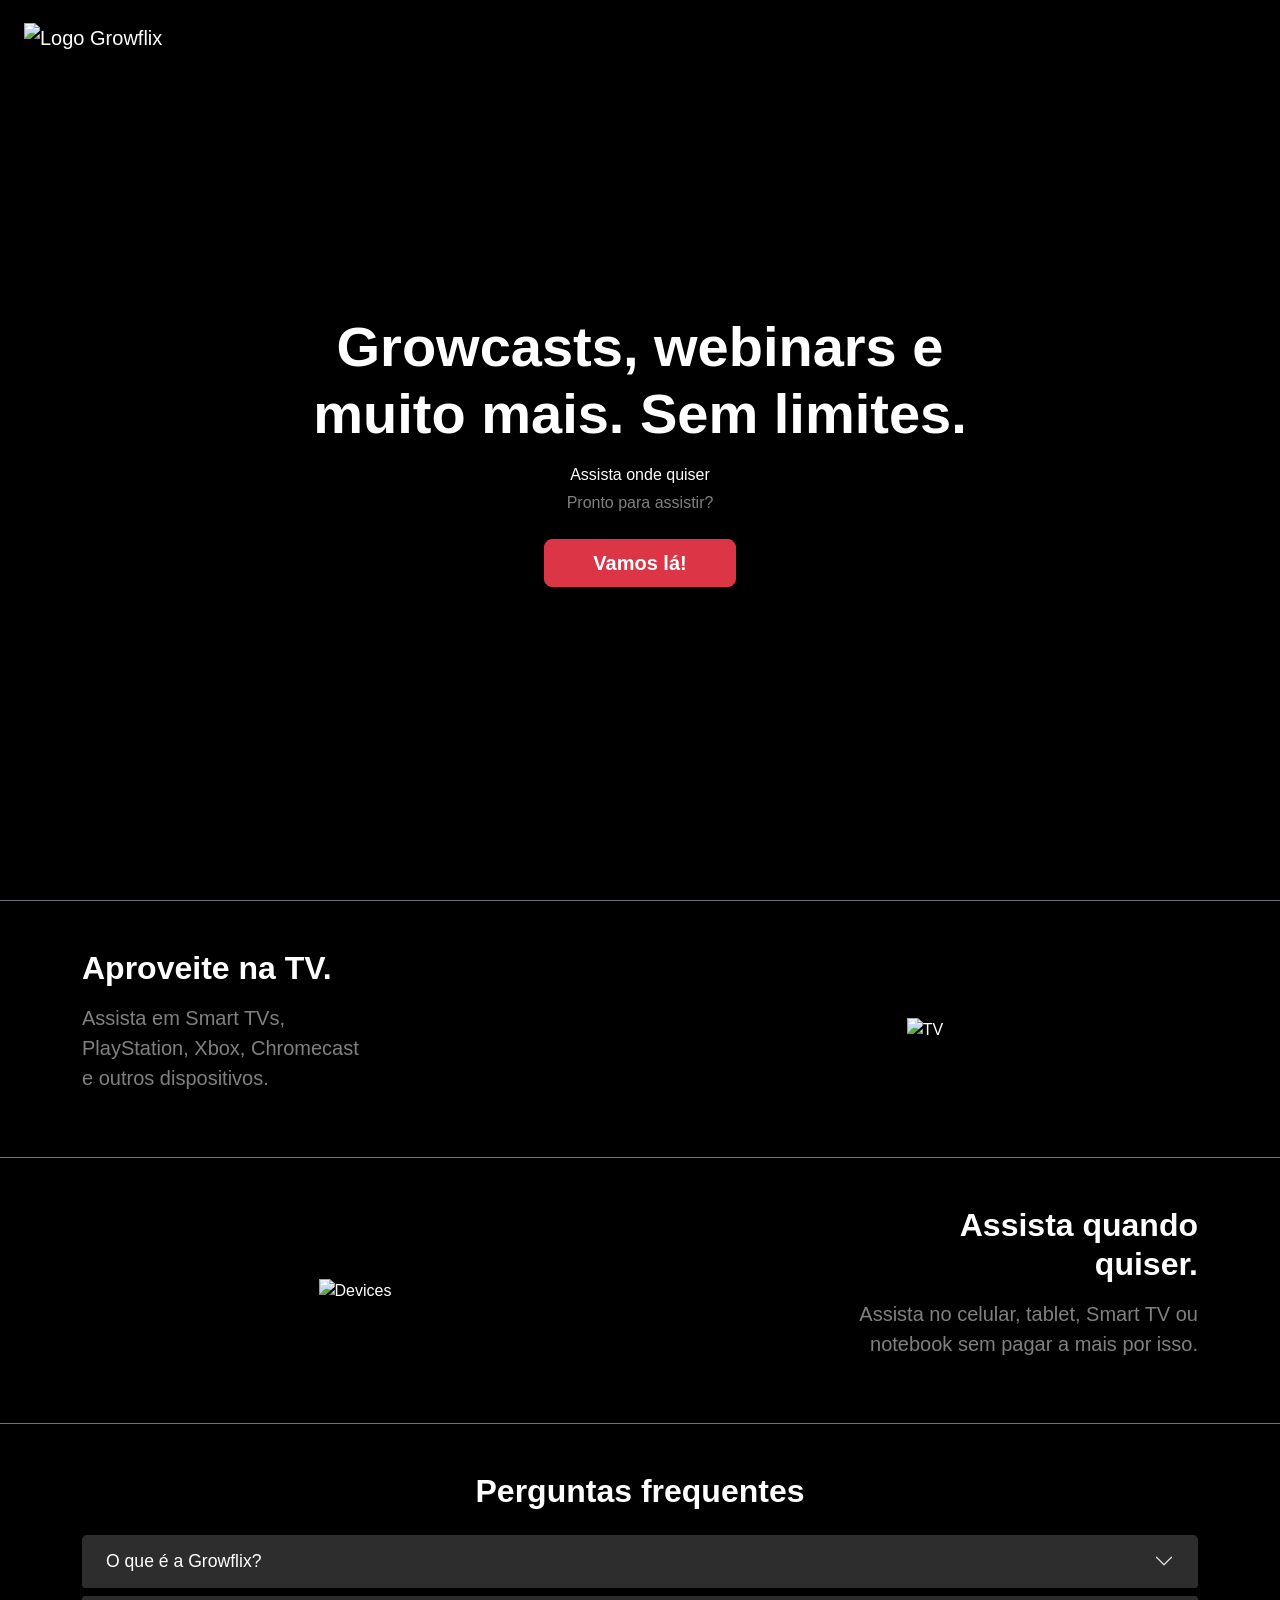
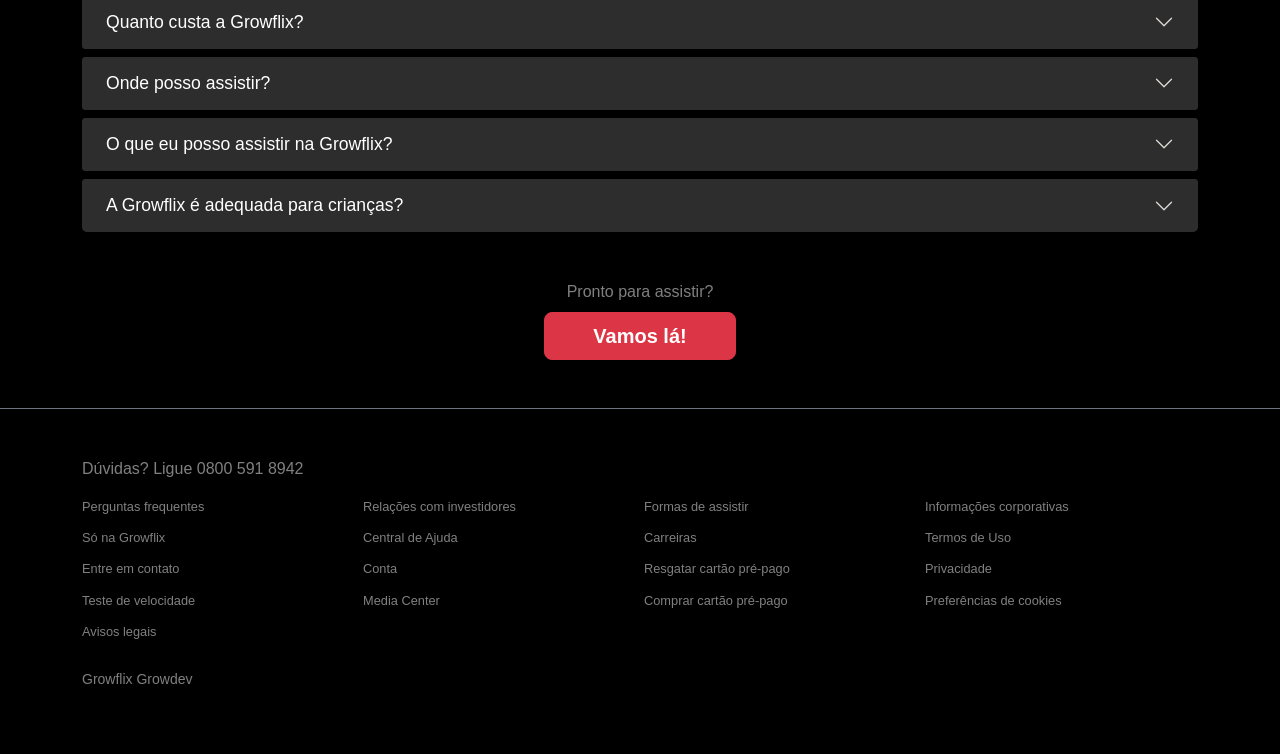
==== index.html @ f2c90a64 "project growflix" ====
<!DOCTYPE html>
<html lang="pt-BR">
<head>
  <meta charset="UTF-8" />
  <meta name="viewport" content="width=device-width, initial-scale=1.0" />
  <meta name="referrer" content="no-referrer" />
  <title>Growflix - Todos os vídeos da Growdev em um só lugar.</title>
  <!-- 
    INSTRUÇÃO: Baixe o Bootstrap 5.3.0 em https://getbootstrap.com/docs/5.3/getting-started/download/
    e coloque os arquivos em assets/libs/bootstrap-5.3.0/css/ e assets/libs/bootstrap-5.3.0/js/
    Por enquanto, usando CDN:
  -->
  <link rel="stylesheet" href="https://cdn.jsdelivr.net/npm/bootstrap@5.3.0/dist/css/bootstrap.min.css" />
  <link rel="stylesheet" href="css/style.css" />
</head>
<body class="index-page">

  <!-- Navbar -->
  <nav class="navbar navbar-dark px-4 py-3 position-absolute w-100" style="z-index:100;">
    <a class="navbar-brand" href="index.html">
      <img src="https://growflix-project.vercel.app/src/images/logo-growflix.svg" alt="Logo Growflix" height="32" />
    </a>
  </nav>

  <!-- Hero Section -->
  <section class="hero-section d-flex flex-column align-items-center justify-content-center text-center text-white">
    <div class="hero-overlay"></div>
    <div class="hero-bg-videos"></div>
    <div class="container position-relative" style="z-index:2;">
      <h1 class="hero-title fw-bold mb-3">Growcasts, webinars e<br>muito mais. Sem limites.</h1>
      <p class="hero-subtitle mb-1">Assista onde quiser</p>
      <p class="mb-4 text-white-50">Pronto para assistir?</p>
      <a href="home.html" class="btn btn-danger btn-lg px-5 py-2 fw-bold">Vamos lá!</a>
    </div>
  </section>

  <!-- Feature: TV -->
  <section class="feature-section border-top border-secondary">
    <div class="container py-5">
      <div class="row align-items-center">
        <div class="col-md-6 text-white">
          <h2 class="fw-bold mb-3">Aproveite na TV.</h2>
          <p class="text-white-50 fs-5">Assista em Smart TVs,<br>PlayStation, Xbox, Chromecast<br>e outros dispositivos.</p>
        </div>
        <div class="col-md-6 text-center">
          <img src="https://growflix-project.vercel.app/src/images/tela-tv-dia-dev.png" alt="TV" class="img-fluid feature-img" />
        </div>
      </div>
    </div>
  </section>

  <!-- Feature: Devices -->
  <section class="feature-section border-top border-secondary">
    <div class="container py-5">
      <div class="row align-items-center flex-row-reverse">
        <div class="col-md-6 text-white text-md-end">
          <h2 class="fw-bold mb-3">Assista quando<br>quiser.</h2>
          <p class="text-white-50 fs-5">Assista no celular, tablet, Smart TV ou<br>notebook sem pagar a mais por isso.</p>
        </div>
        <div class="col-md-6 text-center">
          <img src="https://growflix-project.vercel.app/src/images/devices.png" alt="Devices" class="img-fluid feature-img" />
        </div>
      </div>
    </div>
  </section>

  <!-- FAQ Section -->
  <section class="feature-section border-top border-secondary">
    <div class="container py-5">
      <h2 class="text-white fw-bold text-center mb-4">Perguntas frequentes</h2>
      <div class="accordion" id="faqAccordion">
        <div class="accordion-item faq-item mb-2 border-0">
          <h2 class="accordion-header">
            <button class="accordion-button collapsed faq-btn" type="button" data-bs-toggle="collapse" data-bs-target="#faq1">
              O que é a Growflix?
            </button>
          </h2>
          <div id="faq1" class="accordion-collapse collapse" data-bs-parent="#faqAccordion">
            <div class="accordion-body text-white-50">
              Growflix é um site que oferece acesso a todos os conteúdos em vídeo da Growdev, abrangendo uma variedade de tópicos relacionados à tecnologia e programação.
            </div>
          </div>
        </div>
        <div class="accordion-item faq-item mb-2 border-0">
          <h2 class="accordion-header">
            <button class="accordion-button collapsed faq-btn" type="button" data-bs-toggle="collapse" data-bs-target="#faq2">
              Quanto custa a Growflix?
            </button>
          </h2>
          <div id="faq2" class="accordion-collapse collapse" data-bs-parent="#faqAccordion">
            <div class="accordion-body text-white-50">
              A Growflix é uma plataforma de acesso gratuito, sem custos associados para os usuários.
            </div>
          </div>
        </div>
        <div class="accordion-item faq-item mb-2 border-0">
          <h2 class="accordion-header">
            <button class="accordion-button collapsed faq-btn" type="button" data-bs-toggle="collapse" data-bs-target="#faq3">
              Onde posso assistir?
            </button>
          </h2>
          <div id="faq3" class="accordion-collapse collapse" data-bs-parent="#faqAccordion">
            <div class="accordion-body text-white-50">
              Você pode assistir aos vídeos da Growflix diretamente em seu site oficial, proporcionando facilidade de acesso e conveniência aos espectadores.
            </div>
          </div>
        </div>
        <div class="accordion-item faq-item mb-2 border-0">
          <h2 class="accordion-header">
            <button class="accordion-button collapsed faq-btn" type="button" data-bs-toggle="collapse" data-bs-target="#faq4">
              O que eu posso assistir na Growflix?
            </button>
          </h2>
          <div id="faq4" class="accordion-collapse collapse" data-bs-parent="#faqAccordion">
            <div class="accordion-body text-white-50">
              Na Growflix, você encontrará todo o conteúdo da Growdev relacionado a tecnologia e programação, oferecendo uma ampla gama de recursos educativos e informativos.
            </div>
          </div>
        </div>
        <div class="accordion-item faq-item mb-2 border-0">
          <h2 class="accordion-header">
            <button class="accordion-button collapsed faq-btn" type="button" data-bs-toggle="collapse" data-bs-target="#faq5">
              A Growflix é adequada para crianças?
            </button>
          </h2>
          <div id="faq5" class="accordion-collapse collapse" data-bs-parent="#faqAccordion">
            <div class="accordion-body text-white-50">
              Sim, a Growflix é adequada para crianças, oferecendo conteúdo educativo e instrutivo, garantindo uma experiência segura e enriquecedora para os jovens aprendizes.
            </div>
          </div>
        </div>
      </div>

      <!-- CTA -->
      <div class="text-center mt-5">
        <p class="text-white-50 mb-2">Pronto para assistir?</p>
        <a href="home.html" class="btn btn-danger btn-lg px-5 py-2 fw-bold">Vamos lá!</a>
      </div>
    </div>
  </section>

  <!-- Footer -->
  <footer class="border-top border-secondary py-5">
    <div class="container text-white-50">
      <p class="mb-3">Dúvidas? Ligue 0800 591 8942</p>
      <div class="row row-cols-2 row-cols-md-4 g-2 mb-4">
        <div class="col"><a href="#" class="footer-link">Perguntas frequentes</a></div>
        <div class="col"><a href="#" class="footer-link">Relações com investidores</a></div>
        <div class="col"><a href="#" class="footer-link">Formas de assistir</a></div>
        <div class="col"><a href="#" class="footer-link">Informações corporativas</a></div>
        <div class="col"><a href="#" class="footer-link">Só na Growflix</a></div>
        <div class="col"><a href="#" class="footer-link">Central de Ajuda</a></div>
        <div class="col"><a href="#" class="footer-link">Carreiras</a></div>
        <div class="col"><a href="#" class="footer-link">Termos de Uso</a></div>
        <div class="col"><a href="#" class="footer-link">Entre em contato</a></div>
        <div class="col"><a href="#" class="footer-link">Conta</a></div>
        <div class="col"><a href="#" class="footer-link">Resgatar cartão pré-pago</a></div>
        <div class="col"><a href="#" class="footer-link">Privacidade</a></div>
        <div class="col"><a href="#" class="footer-link">Teste de velocidade</a></div>
        <div class="col"><a href="#" class="footer-link">Media Center</a></div>
        <div class="col"><a href="#" class="footer-link">Comprar cartão pré-pago</a></div>
        <div class="col"><a href="#" class="footer-link">Preferências de cookies</a></div>
        <div class="col"><a href="#" class="footer-link">Avisos legais</a></div>
      </div>
      <p class="small">Growflix Growdev</p>
    </div>
  </footer>

  <script src="https://cdn.jsdelivr.net/npm/bootstrap@5.3.0/dist/js/bootstrap.bundle.min.js"></script>
</body>
</html>
---- css/style.css ----
/* ========================================
   GROWFLIX - Global Styles
   ======================================== */

:root {
  --red: #e50914;
  --dark-bg: #141414;
  --orange: #e87722;
  --text-muted: #808080;
}

* { box-sizing: border-box; }

body {
  background-color: var(--dark-bg);
  color: #fff;
  font-family: 'Helvetica Neue', Helvetica, Arial, sans-serif;
  margin: 0;
  padding: 0;
}

/* ========================================
   SHARED
   ======================================== */

.footer-link {
  color: var(--text-muted);
  text-decoration: none;
  font-size: 0.8rem;
  display: block;
  margin-bottom: 4px;
}
.footer-link:hover { text-decoration: underline; color: #ccc; }

/* ========================================
   INDEX PAGE
   ======================================== */

.index-page { background-color: #000; }

.hero-section {
  min-height: 100vh;
  position: relative;
  background: linear-gradient(
    to bottom,
    rgba(0,0,0,0.6) 0%,
    rgba(0,0,0,0.3) 40%,
    rgba(0,0,0,0.7) 80%,
    #000 100%
  ),
  url('https://growflix-project.vercel.app/src/images/devices.png') center/cover no-repeat;
}

.hero-overlay { position: absolute; inset: 0; background: rgba(0,0,0,0.5); }

.hero-title { font-size: clamp(1.8rem, 5vw, 3.5rem); line-height: 1.2; }

.feature-section { background-color: #000; }
.feature-img { max-height: 300px; object-fit: contain; }

/* FAQ */
.faq-item { background-color: #2d2d2d; margin-bottom: 8px; border-radius: 4px; }
.faq-btn {
  background-color: #2d2d2d !important;
  color: #fff !important;
  font-size: 1.1rem;
  font-weight: 500;
  padding: 1rem 1.5rem;
  border-radius: 4px;
  box-shadow: none !important;
}
.faq-btn::after { filter: invert(1); }
.faq-btn:not(.collapsed) { background-color: #454545 !important; color: #fff !important; }
.accordion-body {
  background-color: #2d2d2d;
  color: rgba(255,255,255,0.6);
  font-size: 1rem;
  padding: 1rem 1.5rem;
}

/* ========================================
   HOME PAGE
   ======================================== */

.home-page { background-color: var(--dark-bg); }

/* Navbar */
.home-navbar {
  position: fixed;
  top: 0; left: 0; right: 0;
  z-index: 999;
  background: linear-gradient(to bottom, rgba(0,0,0,0.9) 0%, transparent 100%);
  transition: background 0.3s;
}
.home-navbar.scrolled { background: rgba(20,20,20,0.98); }

.nav-links .nav-link { font-size: 0.9rem; transition: color 0.2s; }
.nav-links .nav-link:hover { color: #fff !important; }
.active-nav { color: #fff !important; }

/* Hero Banner */
.home-hero {
  height: 70vh;
  min-height: 400px;
  position: relative;
  background: #000;
  overflow: hidden;
}
.home-hero-bg {
  position: absolute;
  inset: 0;
  width: 100%;
  height: 100%;
  object-fit: cover;
  object-position: center top;
  opacity: 0.6;
}
.home-hero-overlay {
  position: absolute;
  inset: 0;
  background: linear-gradient(
    to bottom,
    rgba(0,0,0,0.1) 0%,
    rgba(0,0,0,0.3) 50%,
    rgba(20,20,20,1) 100%
  );
}
.home-hero-content {
  position: absolute;
  bottom: 80px;
  left: 60px;
  z-index: 2;
}
.hero-label { letter-spacing: 2px; font-size: 0.75rem; }
.hero-show-title {
  font-size: clamp(2rem, 5vw, 4rem);
  letter-spacing: 4px;
  text-transform: uppercase;
}
.hero-ep-badge {
  display: inline-block;
  background-color: var(--orange);
  color: #fff;
  font-weight: 800;
  font-size: clamp(0.9rem, 2vw, 1.4rem);
  padding: 6px 20px;
  letter-spacing: 2px;
  text-transform: uppercase;
  margin-top: 4px;
}

/* Main */
.home-main { margin-top: 20px; }

/* Section titles */
.video-section { margin-top: 40px; }
.section-title {
  color: #fff;
  font-size: 1.1rem;
  font-weight: 700;
  text-transform: uppercase;
  letter-spacing: 1px;
  margin-bottom: 16px;
  display: flex;
  align-items: center;
  gap: 8px;
}
.section-arrow { color: var(--orange); font-size: 0.8rem; cursor: pointer; }

/* ========================================
   VIDEO CARDS — estrutura igual ao original
   .col-movie > .item-hover > img + p.detail-movie
   ======================================== */

.col-movie {
  padding: 4px;
}

.item-hover {
  position: relative;
  overflow: hidden;
  border-radius: 4px;
  background: #1a1a1a;
  min-height: 230px;
  cursor: pointer;
}

.item-hover img.img-fluid {
  width: 100%;
  height: 100%;
  object-fit: cover;
  display: block;
  transition: transform 0.4s ease, opacity 0.3s;
  min-height: 180px;
}

.item-hover:hover img.img-fluid {
  transform: scale(1.05);
  opacity: 0.4;
}

/* Overlay com play + título */
.detail-movie {
  position: absolute;
  inset: 0;
  display: flex;
  flex-direction: column;
  align-items: center;
  justify-content: center;
  gap: 10px;
  padding: 12px;
  margin: 0;
  opacity: 0;
  transition: opacity 0.3s ease;
  text-align: center;
  cursor: pointer;
}

.item-hover:hover .detail-movie {
  opacity: 1;
}

.detail-movie svg {
  flex-shrink: 0;
  filter: drop-shadow(0 2px 4px rgba(0,0,0,0.8));
}

.detail-movie span {
  color: #fff;
  font-size: 0.8rem;
  font-weight: 600;
  line-height: 1.3;
  text-shadow: 0 1px 4px rgba(0,0,0,0.9);
}

/* Modal */
.modal-content { border-radius: 6px; }

/* Scrollbar */
::-webkit-scrollbar { width: 6px; }
::-webkit-scrollbar-track { background: #1a1a1a; }
::-webkit-scrollbar-thumb { background: #444; border-radius: 3px; }
::-webkit-scrollbar-thumb:hover { background: #666; }

/* Responsive */
@media (max-width: 768px) {
  .home-hero-content { left: 20px; bottom: 60px; }
  .nav-links { display: none !important; }
  .home-hero { height: 50vh; }
}
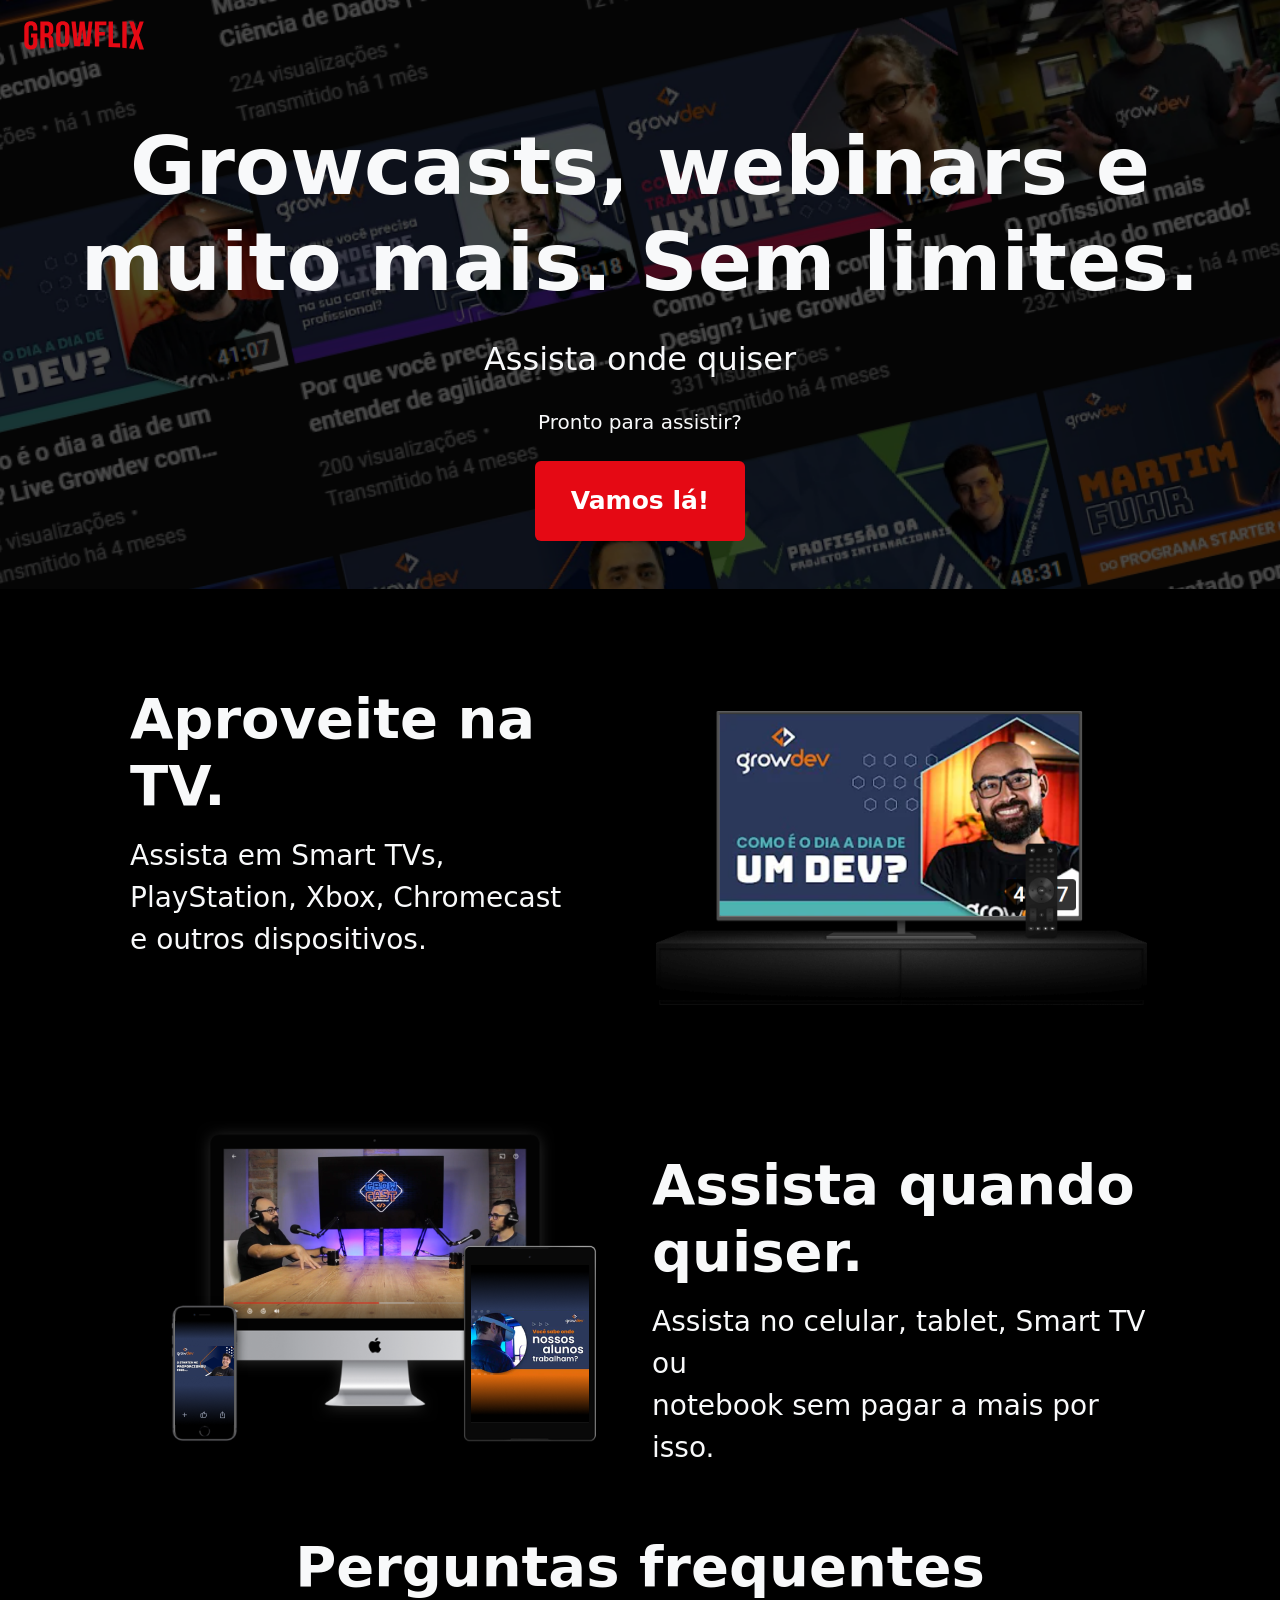
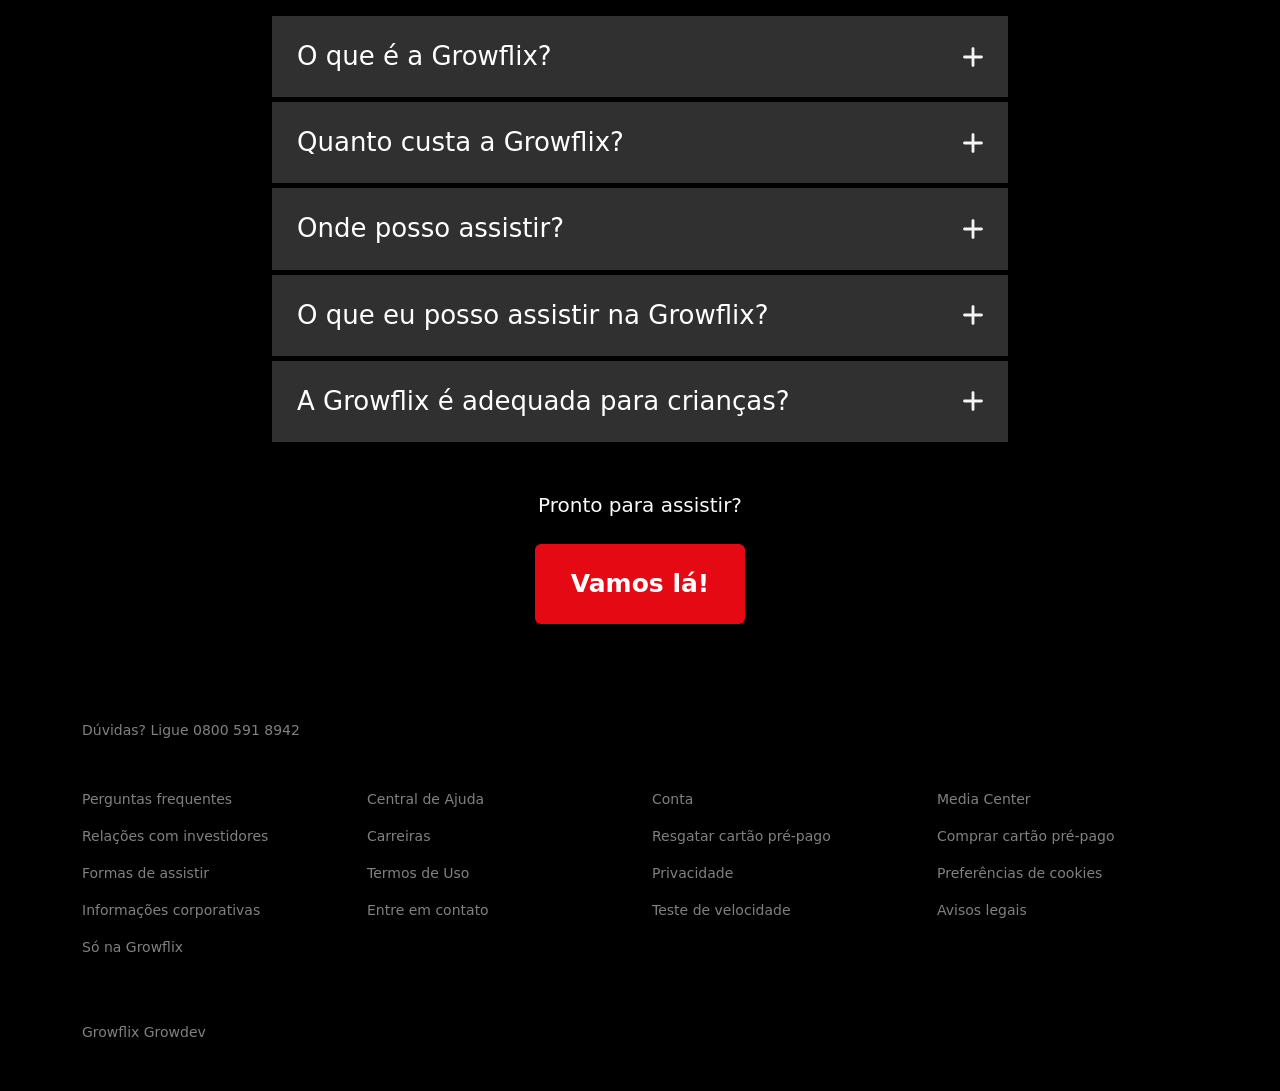
==== commit 0ce84692: "atualização do código" ====
--- a/index.html
+++ b/index.html
@@ -1,171 +1,211 @@
 <!DOCTYPE html>
 <html lang="pt-BR">
+
 <head>
   <meta charset="UTF-8" />
   <meta name="viewport" content="width=device-width, initial-scale=1.0" />
-  <meta name="referrer" content="no-referrer" />
   <title>Growflix - Todos os vídeos da Growdev em um só lugar.</title>
-  <!-- 
-    INSTRUÇÃO: Baixe o Bootstrap 5.3.0 em https://getbootstrap.com/docs/5.3/getting-started/download/
-    e coloque os arquivos em assets/libs/bootstrap-5.3.0/css/ e assets/libs/bootstrap-5.3.0/js/
-    Por enquanto, usando CDN:
-  -->
-  <link rel="stylesheet" href="https://cdn.jsdelivr.net/npm/bootstrap@5.3.0/dist/css/bootstrap.min.css" />
-  <link rel="stylesheet" href="css/style.css" />
+  <link href="https://cdn.jsdelivr.net/npm/bootstrap@5.3.2/dist/css/bootstrap.min.css" rel="stylesheet" />
+  <link rel="stylesheet" href="./src/css/index.css" />
+  <link rel="shortcut icon" href="./src/images/growdev-logo.png" type="image/x-icon" />
 </head>
-<body class="index-page">
-
-  <!-- Navbar -->
-  <nav class="navbar navbar-dark px-4 py-3 position-absolute w-100" style="z-index:100;">
-    <a class="navbar-brand" href="index.html">
-      <img src="https://growflix-project.vercel.app/src/images/logo-growflix.svg" alt="Logo Growflix" height="32" />
-    </a>
-  </nav>
-
-  <!-- Hero Section -->
-  <section class="hero-section d-flex flex-column align-items-center justify-content-center text-center text-white">
-    <div class="hero-overlay"></div>
-    <div class="hero-bg-videos"></div>
-    <div class="container position-relative" style="z-index:2;">
-      <h1 class="hero-title fw-bold mb-3">Growcasts, webinars e<br>muito mais. Sem limites.</h1>
-      <p class="hero-subtitle mb-1">Assista onde quiser</p>
-      <p class="mb-4 text-white-50">Pronto para assistir?</p>
-      <a href="home.html" class="btn btn-danger btn-lg px-5 py-2 fw-bold">Vamos lá!</a>
-    </div>
-  </section>
-
-  <!-- Feature: TV -->
-  <section class="feature-section border-top border-secondary">
-    <div class="container py-5">
-      <div class="row align-items-center">
-        <div class="col-md-6 text-white">
-          <h2 class="fw-bold mb-3">Aproveite na TV.</h2>
-          <p class="text-white-50 fs-5">Assista em Smart TVs,<br>PlayStation, Xbox, Chromecast<br>e outros dispositivos.</p>
-        </div>
-        <div class="col-md-6 text-center">
-          <img src="https://growflix-project.vercel.app/src/images/tela-tv-dia-dev.png" alt="TV" class="img-fluid feature-img" />
-        </div>
-      </div>
-    </div>
-  </section>
-
-  <!-- Feature: Devices -->
-  <section class="feature-section border-top border-secondary">
-    <div class="container py-5">
-      <div class="row align-items-center flex-row-reverse">
-        <div class="col-md-6 text-white text-md-end">
-          <h2 class="fw-bold mb-3">Assista quando<br>quiser.</h2>
-          <p class="text-white-50 fs-5">Assista no celular, tablet, Smart TV ou<br>notebook sem pagar a mais por isso.</p>
-        </div>
-        <div class="col-md-6 text-center">
-          <img src="https://growflix-project.vercel.app/src/images/devices.png" alt="Devices" class="img-fluid feature-img" />
-        </div>
-      </div>
-    </div>
-  </section>
-
-  <!-- FAQ Section -->
-  <section class="feature-section border-top border-secondary">
-    <div class="container py-5">
-      <h2 class="text-white fw-bold text-center mb-4">Perguntas frequentes</h2>
-      <div class="accordion" id="faqAccordion">
-        <div class="accordion-item faq-item mb-2 border-0">
-          <h2 class="accordion-header">
-            <button class="accordion-button collapsed faq-btn" type="button" data-bs-toggle="collapse" data-bs-target="#faq1">
-              O que é a Growflix?
-            </button>
-          </h2>
-          <div id="faq1" class="accordion-collapse collapse" data-bs-parent="#faqAccordion">
-            <div class="accordion-body text-white-50">
-              Growflix é um site que oferece acesso a todos os conteúdos em vídeo da Growdev, abrangendo uma variedade de tópicos relacionados à tecnologia e programação.
-            </div>
-          </div>
-        </div>
-        <div class="accordion-item faq-item mb-2 border-0">
-          <h2 class="accordion-header">
-            <button class="accordion-button collapsed faq-btn" type="button" data-bs-toggle="collapse" data-bs-target="#faq2">
-              Quanto custa a Growflix?
-            </button>
-          </h2>
-          <div id="faq2" class="accordion-collapse collapse" data-bs-parent="#faqAccordion">
-            <div class="accordion-body text-white-50">
-              A Growflix é uma plataforma de acesso gratuito, sem custos associados para os usuários.
-            </div>
-          </div>
-        </div>
-        <div class="accordion-item faq-item mb-2 border-0">
-          <h2 class="accordion-header">
-            <button class="accordion-button collapsed faq-btn" type="button" data-bs-toggle="collapse" data-bs-target="#faq3">
-              Onde posso assistir?
-            </button>
-          </h2>
-          <div id="faq3" class="accordion-collapse collapse" data-bs-parent="#faqAccordion">
-            <div class="accordion-body text-white-50">
-              Você pode assistir aos vídeos da Growflix diretamente em seu site oficial, proporcionando facilidade de acesso e conveniência aos espectadores.
-            </div>
-          </div>
-        </div>
-        <div class="accordion-item faq-item mb-2 border-0">
-          <h2 class="accordion-header">
-            <button class="accordion-button collapsed faq-btn" type="button" data-bs-toggle="collapse" data-bs-target="#faq4">
-              O que eu posso assistir na Growflix?
-            </button>
-          </h2>
-          <div id="faq4" class="accordion-collapse collapse" data-bs-parent="#faqAccordion">
-            <div class="accordion-body text-white-50">
-              Na Growflix, você encontrará todo o conteúdo da Growdev relacionado a tecnologia e programação, oferecendo uma ampla gama de recursos educativos e informativos.
-            </div>
-          </div>
-        </div>
-        <div class="accordion-item faq-item mb-2 border-0">
-          <h2 class="accordion-header">
-            <button class="accordion-button collapsed faq-btn" type="button" data-bs-toggle="collapse" data-bs-target="#faq5">
-              A Growflix é adequada para crianças?
-            </button>
-          </h2>
-          <div id="faq5" class="accordion-collapse collapse" data-bs-parent="#faqAccordion">
-            <div class="accordion-body text-white-50">
-              Sim, a Growflix é adequada para crianças, oferecendo conteúdo educativo e instrutivo, garantindo uma experiência segura e enriquecedora para os jovens aprendizes.
-            </div>
-          </div>
-        </div>
-      </div>
-
-      <!-- CTA -->
-      <div class="text-center mt-5">
-        <p class="text-white-50 mb-2">Pronto para assistir?</p>
-        <a href="home.html" class="btn btn-danger btn-lg px-5 py-2 fw-bold">Vamos lá!</a>
-      </div>
-    </div>
-  </section>
-
-  <!-- Footer -->
-  <footer class="border-top border-secondary py-5">
-    <div class="container text-white-50">
-      <p class="mb-3">Dúvidas? Ligue 0800 591 8942</p>
-      <div class="row row-cols-2 row-cols-md-4 g-2 mb-4">
-        <div class="col"><a href="#" class="footer-link">Perguntas frequentes</a></div>
-        <div class="col"><a href="#" class="footer-link">Relações com investidores</a></div>
-        <div class="col"><a href="#" class="footer-link">Formas de assistir</a></div>
-        <div class="col"><a href="#" class="footer-link">Informações corporativas</a></div>
-        <div class="col"><a href="#" class="footer-link">Só na Growflix</a></div>
-        <div class="col"><a href="#" class="footer-link">Central de Ajuda</a></div>
-        <div class="col"><a href="#" class="footer-link">Carreiras</a></div>
-        <div class="col"><a href="#" class="footer-link">Termos de Uso</a></div>
-        <div class="col"><a href="#" class="footer-link">Entre em contato</a></div>
-        <div class="col"><a href="#" class="footer-link">Conta</a></div>
-        <div class="col"><a href="#" class="footer-link">Resgatar cartão pré-pago</a></div>
-        <div class="col"><a href="#" class="footer-link">Privacidade</a></div>
-        <div class="col"><a href="#" class="footer-link">Teste de velocidade</a></div>
-        <div class="col"><a href="#" class="footer-link">Media Center</a></div>
-        <div class="col"><a href="#" class="footer-link">Comprar cartão pré-pago</a></div>
-        <div class="col"><a href="#" class="footer-link">Preferências de cookies</a></div>
-        <div class="col"><a href="#" class="footer-link">Avisos legais</a></div>
-      </div>
-      <p class="small">Growflix Growdev</p>
+
+<body>
+  <header class="container-fluid bg-black banner-index">
+    <nav class="navbar">
+      <div class="container-fluid">
+        <a class="navbar-brand" href="./index.html">
+          <img src="./src/images/logo-growflix.svg" alt="Logo Growflix" width="120" height="45" />
+        </a>
+      </div>
+    </nav>
+
+    <div class="text-center pt-5">
+      <p class="text-light display-1 fw-bold">
+        Growcasts, webinars e <br />
+        muito mais. Sem limites.
+      </p>
+    </div>
+
+    <div class="text-center pt-2">
+      <p class="fs-2 text-light">Assista onde quiser</p>
+    </div>
+
+    <div class="text-center pt-2">
+      <p class="fs-5 text-light">Pronto para assistir?</p>
+    </div>
+
+    <div class="text-center pt-2 pb-5">
+      <a href="./home.html">
+        <button type="button" class="btn btn-netflix">Vamos lá!</button>
+      </a>
+    </div>
+  </header>
+
+  <main class="container bg-black text-center">
+    <div class="row p-2 p-md-5">
+      <div class="col-12 col-sm-6 pt-5 text-center text-sm-start">
+        <p class="text-light display-4 fw-bold">Aproveite na TV.</p>
+        <p class="text-light fs-3">
+          Assista em Smart TVs, <br />
+          PlayStation, Xbox, Chromecast <br />
+          e outros dispositivos.
+        </p>
+      </div>
+      <div class="col-12 col-sm-6 d-flex justify-content-center">
+        <img src="./src/images/tela-tv-dia-dev.png" class="img-fluid align-self-center" alt="TV com Growflix" />
+      </div>
+    </div>
+
+    <div class="row p-2 p-md-5">
+      <div class="col-12 col-sm-6 d-flex justify-content-center">
+        <img src="./src/images/devices.png" class="img-fluid align-self-center" alt="Dispositivos" />
+      </div>
+      <div class="col-12 col-sm-6 pt-5 text-center text-sm-start">
+        <p class="text-light display-4 fw-bold">
+          Assista quando <br />
+          quiser.
+        </p>
+        <p class="text-light fs-3">
+          Assista no celular, tablet, Smart TV ou <br />
+          notebook sem pagar a mais por isso.
+        </p>
+      </div>
+    </div>
+    <div class="row">
+      <div class="col-12 text-center">
+        <p class="text-light display-4 fw-bold">Perguntas frequentes</p>
+      </div>
+      <div class="col-12 col-sm-8 offset-sm-2">
+        <div class="accordion accordion-flush" id="faq">
+          <div class="accordion-item bg-dark text-white-50">
+            <h2 class="accordion-header">
+              <button class="accordion-button collapsed" type="button" data-bs-toggle="collapse"
+                data-bs-target="#faq-1">
+                O que é a Growflix?
+              </button>
+            </h2>
+            <div id="faq-1" class="accordion-collapse collapse" data-bs-parent="#faq">
+              <div class="accordion-body">
+                Growflix é um site que oferece acesso a todos os conteúdos em vídeo da Growdev,
+                abrangendo uma variedade de tópicos relacionados à tecnologia e programação.
+              </div>
+            </div>
+          </div>
+
+          <div class="accordion-item bg-dark text-white-50">
+            <h2 class="accordion-header">
+              <button class="accordion-button collapsed" type="button" data-bs-toggle="collapse"
+                data-bs-target="#faq-2">
+                Quanto custa a Growflix?
+              </button>
+            </h2>
+            <div id="faq-2" class="accordion-collapse collapse" data-bs-parent="#faq">
+              <div class="accordion-body">
+                A Growflix é uma plataforma de acesso gratuito, sem custos associados para os usuários.
+              </div>
+            </div>
+          </div>
+
+          <div class="accordion-item bg-dark text-white-50">
+            <h2 class="accordion-header">
+              <button class="accordion-button collapsed" type="button" data-bs-toggle="collapse"
+                data-bs-target="#faq-3">
+                Onde posso assistir?
+              </button>
+            </h2>
+            <div id="faq-3" class="accordion-collapse collapse" data-bs-parent="#faq">
+              <div class="accordion-body">
+                Você pode assistir aos vídeos da Growflix diretamente em seu site oficial,
+                proporcionando facilidade de acesso e conveniência.
+              </div>
+            </div>
+          </div>
+
+          <div class="accordion-item bg-dark text-white-50">
+            <h2 class="accordion-header">
+              <button class="accordion-button collapsed" type="button" data-bs-toggle="collapse"
+                data-bs-target="#faq-4">
+                O que eu posso assistir na Growflix?
+              </button>
+            </h2>
+            <div id="faq-4" class="accordion-collapse collapse" data-bs-parent="#faq">
+              <div class="accordion-body">
+                Na Growflix, você encontrará todo o conteúdo da Growdev relacionado a tecnologia
+                e programação, oferecendo uma ampla gama de recursos educativos e informativos.
+              </div>
+            </div>
+          </div>
+
+          <div class="accordion-item bg-dark text-white-50">
+            <h2 class="accordion-header">
+              <button class="accordion-button collapsed" type="button" data-bs-toggle="collapse"
+                data-bs-target="#faq-5">
+                A Growflix é adequada para crianças?
+              </button>
+            </h2>
+            <div id="faq-5" class="accordion-collapse collapse" data-bs-parent="#faq">
+              <div class="accordion-body">
+                Sim, a Growflix é adequada para crianças, oferecendo conteúdo educativo e instrutivo,
+                garantindo uma experiência segura e enriquecedora para os jovens aprendizes.
+              </div>
+            </div>
+          </div>
+        </div>
+      </div>
+
+      <div class="col-12 text-center pt-5">
+        <p class="text-light fs-5">Pronto para assistir?</p>
+      </div>
+      <div class="col-12 text-center pt-2 pb-5">
+        <a href="./home.html">
+          <button type="button" class="btn btn-netflix">Vamos lá!</button>
+        </a>
+      </div>
+    </div>
+  </main>
+
+  <footer class="container-fluid">
+    <div class="container">
+      <div class="row small text-white-50">
+
+        <div class="col-12 pt-5">Dúvidas? Ligue 0800 591 8942</div>
+
+        <div class="col-6 col-sm-3 pt-5">
+          <p>Perguntas frequentes</p>
+          <p>Relações com investidores</p>
+          <p>Formas de assistir</p>
+          <p>Informações corporativas</p>
+          <p>Só na Growflix</p>
+        </div>
+
+        <div class="col-6 col-sm-3 pt-5">
+          <p>Central de Ajuda</p>
+          <p>Carreiras</p>
+          <p>Termos de Uso</p>
+          <p>Entre em contato</p>
+        </div>
+
+        <div class="col-6 col-sm-3 pt-5">
+          <p>Conta</p>
+          <p>Resgatar cartão pré-pago</p>
+          <p>Privacidade</p>
+          <p>Teste de velocidade</p>
+        </div>
+
+        <div class="col-6 col-sm-3 pt-5">
+          <p>Media Center</p>
+          <p>Comprar cartão pré-pago</p>
+          <p>Preferências de cookies</p>
+          <p>Avisos legais</p>
+        </div>
+
+        <div class="col-12 pt-5 pb-5">Growflix Growdev</div>
+      </div>
     </div>
   </footer>
-
-  <script src="https://cdn.jsdelivr.net/npm/bootstrap@5.3.0/dist/js/bootstrap.bundle.min.js"></script>
+  <script src="https://cdn.jsdelivr.net/npm/bootstrap@5.3.2/dist/js/bootstrap.bundle.min.js"></script>
+
 </body>
-</html>
+
+</html>
--- a/src/css/index.css
+++ b/src/css/index.css
@@ -0,0 +1,106 @@
+body {
+    background-color: #000000;
+}
+
+.banner-index {
+    background: url("../images/banner-initial.png") center top/cover no-repeat fixed;
+}
+
+.banner-home {
+    background: url("../images/growcast-01.png") center top/cover no-repeat;
+    min-height: 720px;
+}
+
+.row-home-growcast {
+    align-items: flex-end;
+    min-height: 680px;
+}
+
+.btn-netflix {
+    background-color: #e50914;
+    color: #ffffff;
+    padding: 20px 35px;
+    font-weight: 700;
+    font-size: 25px;
+}
+
+.btn-netflix:hover {
+    background-color: #b6060f;
+    color: #ffffff;
+}
+
+.link-growdev {
+    text-decoration: none;
+    font-size: 20px;
+    color: #ffffff;
+}
+
+.link-growdev:hover {
+    color: #ff8534;
+}
+
+.detail-movie {
+    color: white;
+    margin-left: 20px;
+    cursor: pointer;
+    display: none;
+}
+
+.detail-movie svg {
+    margin: 10px;
+}
+
+.item-hover {
+    transition: all 0.5s ease-out;
+}
+
+.item-hover:hover {
+    margin-top: -20px;
+    position: absolute;
+    width: 350px;
+    background-color: #000000;
+    padding-bottom: 20px;
+}
+
+.item-hover:hover .detail-movie {
+    display: block;
+}
+
+.detail-hover {
+    margin-top: 20px;
+    position: absolute;
+    width: 350px;
+    background-color: #000000;
+    padding-bottom: 20px;
+}
+
+.modal-content-movie {
+    background-color: transparent;
+}
+
+.modal-header-movie {
+    border-bottom: none;
+}
+
+.col-movie {
+    min-height: 230px;
+}
+
+.accordion-item {
+    border: 5px solid #000000;
+}
+
+.accordion-button {
+    background-color: #303030 !important;
+    color: #ffffff;
+    padding: 25px !important;
+    font-size: 26px;
+}
+
+.accordion-button:not(.collapsed) {
+    color: #ffffff;
+}
+
+.accordion-button::after {
+    background-image: url("../images/add.svg") !important;
+}
